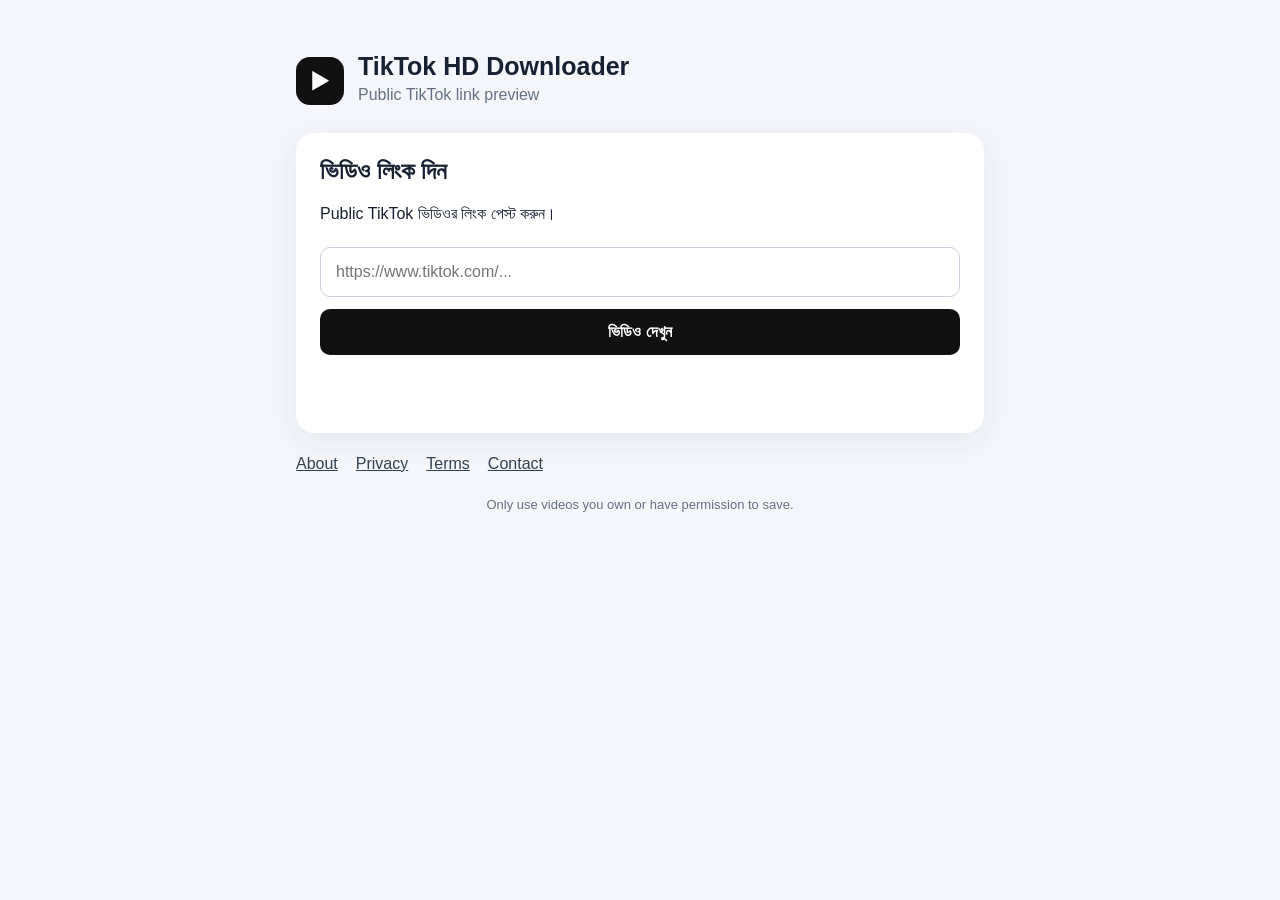
==== index.html @ c4e73c7d "Add files via upload" ====
<!doctype html>
<html lang="bn">
<head>
  <meta charset="utf-8">
  <meta name="viewport" content="width=device-width, initial-scale=1">
  <meta name="description" content="TikTok HD Downloader - preview public TikTok links and open the original post to save when the creator allows it.">
  <title>TikTok HD Downloader</title>
  <link rel="stylesheet" href="style.css">
</head>
<body>
  <main class="wrap">
    <header><div class="logo">▶</div><div><h1>TikTok HD Downloader</h1><p>Public TikTok link preview</p></div></header>
    <section class="panel">
      <h2>ভিডিও লিংক দিন</h2>
      <p>Public TikTok ভিডিওর লিংক পেস্ট করুন।</p>
      <form id="link-form">
        <input id="video-url" type="url" placeholder="https://www.tiktok.com/..." required>
        <button type="submit">ভিডিও দেখুন</button>
      </form>
      <p id="status" role="status"></p>
      <div id="result" hidden>
        <div class="preview" id="preview"></div>
        <a id="open-link" class="button secondary" target="_blank" rel="noopener">TikTok-এ ভিডিও খুলুন</a>
        <p class="note">নির্মাতা Save Video অনুমতি দিলে TikTok-এর Share → Save video ব্যবহার করুন। এই সাইট TikTok-এর সীমাবদ্ধতা এড়িয়ে বা অনুমতি ছাড়া MP4 ডাউনলোড করে না।</p>
      </div>
    </section>
    <nav><a href="about.html">About</a><a href="privacy.html">Privacy</a><a href="terms.html">Terms</a><a href="contact.html">Contact</a></nav>
    <footer>Only use videos you own or have permission to save.</footer>
  </main>
  <script src="app.js"></script>
</body>
</html>
---- style.css ----
*{box-sizing:border-box}body{margin:0;background:#f4f6fb;color:#182033;font-family:Arial,sans-serif}.wrap{max-width:720px;margin:36px auto;padding:16px}header{display:flex;align-items:center;gap:14px;margin-bottom:24px}.logo{width:48px;height:48px;border-radius:14px;background:#111;color:#fff;display:grid;place-items:center;font-size:24px}h1{font-size:25px;margin:0}header p{margin:5px 0;color:#667085}.panel{background:white;border-radius:18px;padding:24px;box-shadow:0 8px 30px #1b2a4412}h2{margin-top:0}input{width:100%;padding:15px;border:1px solid #cbd2df;border-radius:10px;font-size:16px;margin:8px 0 12px}button,.button{display:inline-block;border:0;border-radius:10px;padding:14px 18px;background:#111;color:white;text-decoration:none;font-size:16px;font-weight:700;cursor:pointer}button{width:100%}.secondary{margin-top:12px;background:#e9edf5;color:#182033}#status{color:#b42318;min-height:22px}.preview{margin:16px 0;min-height:80px}.note,footer{font-size:13px;color:#667085;line-height:1.6}nav{display:flex;gap:18px;flex-wrap:wrap;margin:22px 0}a{color:#344054}footer{text-align:center}@media(max-width:520px){.wrap{margin:12px auto}.panel{padding:18px}h1{font-size:21px}}
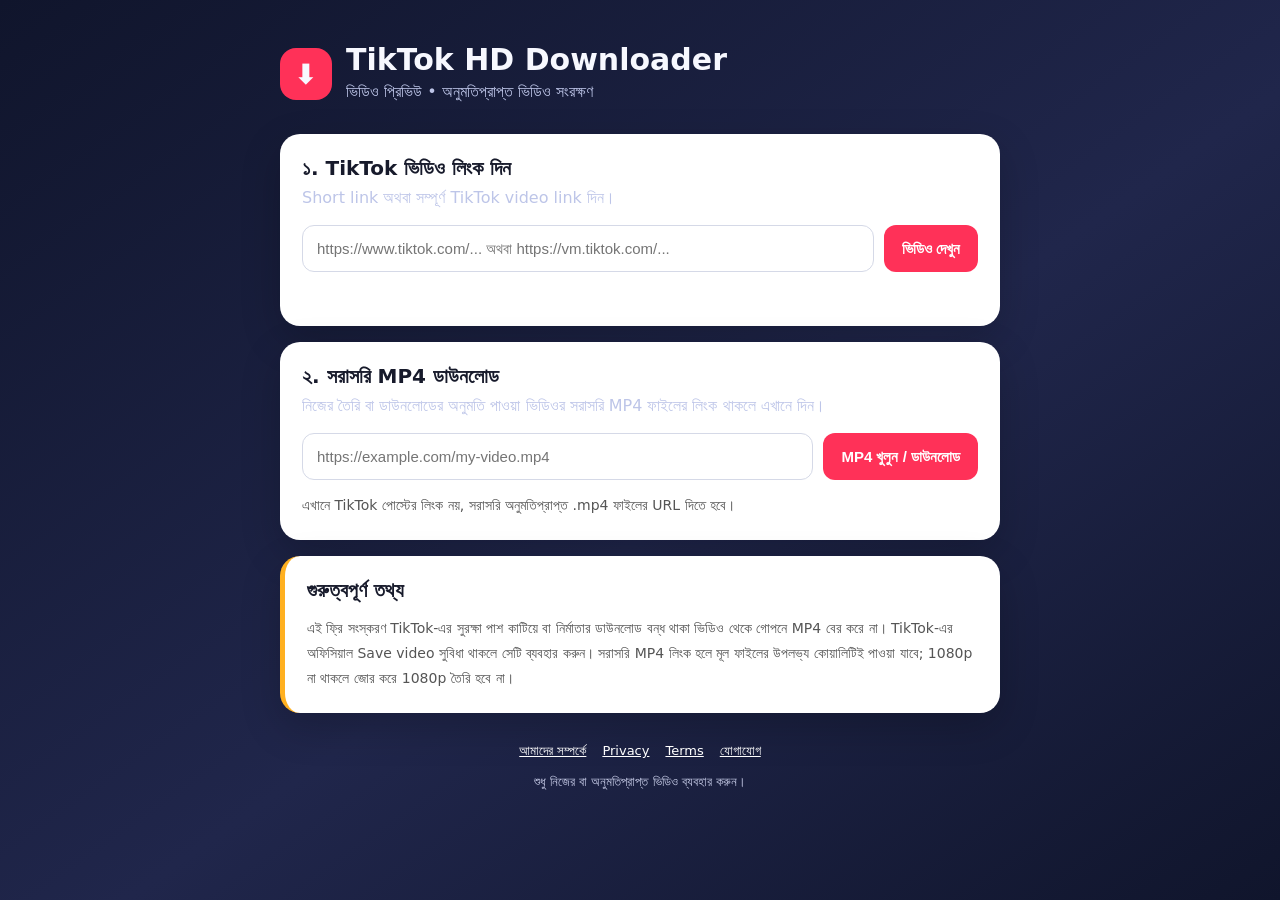
==== commit d1dfc94f: "Add files via upload" ====
--- a/index.html
+++ b/index.html
@@ -1,32 +1,15 @@
 <!doctype html>
-<html lang="bn">
-<head>
-  <meta charset="utf-8">
-  <meta name="viewport" content="width=device-width, initial-scale=1">
-  <meta name="description" content="TikTok HD Downloader - preview public TikTok links and open the original post to save when the creator allows it.">
-  <title>TikTok HD Downloader</title>
-  <link rel="stylesheet" href="style.css">
-</head>
-<body>
-  <main class="wrap">
-    <header><div class="logo">▶</div><div><h1>TikTok HD Downloader</h1><p>Public TikTok link preview</p></div></header>
-    <section class="panel">
-      <h2>ভিডিও লিংক দিন</h2>
-      <p>Public TikTok ভিডিওর লিংক পেস্ট করুন।</p>
-      <form id="link-form">
-        <input id="video-url" type="url" placeholder="https://www.tiktok.com/..." required>
-        <button type="submit">ভিডিও দেখুন</button>
-      </form>
-      <p id="status" role="status"></p>
-      <div id="result" hidden>
-        <div class="preview" id="preview"></div>
-        <a id="open-link" class="button secondary" target="_blank" rel="noopener">TikTok-এ ভিডিও খুলুন</a>
-        <p class="note">নির্মাতা Save Video অনুমতি দিলে TikTok-এর Share → Save video ব্যবহার করুন। এই সাইট TikTok-এর সীমাবদ্ধতা এড়িয়ে বা অনুমতি ছাড়া MP4 ডাউনলোড করে না।</p>
-      </div>
-    </section>
-    <nav><a href="about.html">About</a><a href="privacy.html">Privacy</a><a href="terms.html">Terms</a><a href="contact.html">Contact</a></nav>
-    <footer>Only use videos you own or have permission to save.</footer>
-  </main>
-  <script src="app.js"></script>
-</body>
-</html>
+<html lang="bn"><head><meta charset="utf-8"><meta name="viewport" content="width=device-width,initial-scale=1">
+<meta name="description" content="TikTok ভিডিও প্রিভিউ এবং অনুমতিপ্রাপ্ত ভিডিও সংরক্ষণের সহায়তা।"><title>TikTok HD Downloader</title><link rel="stylesheet" href="style.css"></head>
+<body><main class="wrap">
+<header><div class="logo">⬇</div><div><h1>TikTok HD Downloader</h1><p>ভিডিও প্রিভিউ • অনুমতিপ্রাপ্ত ভিডিও সংরক্ষণ</p></div></header>
+<section class="panel"><h2>১. TikTok ভিডিও লিংক দিন</h2><p class="hint">Short link অথবা সম্পূর্ণ TikTok video link দিন।</p>
+<form id="form"><input id="url" type="url" placeholder="https://www.tiktok.com/... অথবা https://vm.tiktok.com/..." required><button type="submit">ভিডিও দেখুন</button></form><p id="status" role="status" aria-live="polite"></p></section>
+<section id="result" class="panel result" hidden><h2>ভিডিও প্রিভিউ</h2><div id="preview"></div><button id="download" class="download" type="button">TikTok-এ ভিডিও সংরক্ষণ করুন</button>
+<p class="notice">বাটনে চাপলে TikTok-এর মূল ভিডিও খুলবে। নির্মাতা ডাউনলোড চালু রাখলে Share → Save video ব্যবহার করুন। নির্মাতা ডাউনলোড বন্ধ রাখলে এই অপশন পাওয়া যাবে না।</p></section>
+<section class="panel"><h2>২. সরাসরি MP4 ডাউনলোড</h2><p class="hint">নিজের তৈরি বা ডাউনলোডের অনুমতি পাওয়া ভিডিওর সরাসরি MP4 ফাইলের লিংক থাকলে এখানে দিন।</p>
+<form id="mp4-form"><input id="mp4-url" type="url" placeholder="https://example.com/my-video.mp4" required><button type="submit">MP4 খুলুন / ডাউনলোড</button></form>
+<p id="mp4-status" class="small" role="status" aria-live="polite">এখানে TikTok পোস্টের লিংক নয়, সরাসরি অনুমতিপ্রাপ্ত .mp4 ফাইলের URL দিতে হবে।</p></section>
+<section class="panel note-panel"><h2>গুরুত্বপূর্ণ তথ্য</h2><p>এই ফ্রি সংস্করণ TikTok-এর সুরক্ষা পাশ কাটিয়ে বা নির্মাতার ডাউনলোড বন্ধ থাকা ভিডিও থেকে গোপনে MP4 বের করে না। TikTok-এর অফিসিয়াল Save video সুবিধা থাকলে সেটি ব্যবহার করুন। সরাসরি MP4 লিংক হলে মূল ফাইলের উপলভ্য কোয়ালিটিই পাওয়া যাবে; 1080p না থাকলে জোর করে 1080p তৈরি হবে না।</p></section>
+<footer><a href="about.html">আমাদের সম্পর্কে</a><a href="privacy.html">Privacy</a><a href="terms.html">Terms</a><a href="contact.html">যোগাযোগ</a><p>শুধু নিজের বা অনুমতিপ্রাপ্ত ভিডিও ব্যবহার করুন।</p></footer>
+</main><script src="app.js"></script></body></html>
--- a/style.css
+++ b/style.css
@@ -1 +1 @@
-*{box-sizing:border-box}body{margin:0;background:#f4f6fb;color:#182033;font-family:Arial,sans-serif}.wrap{max-width:720px;margin:36px auto;padding:16px}header{display:flex;align-items:center;gap:14px;margin-bottom:24px}.logo{width:48px;height:48px;border-radius:14px;background:#111;color:#fff;display:grid;place-items:center;font-size:24px}h1{font-size:25px;margin:0}header p{margin:5px 0;color:#667085}.panel{background:white;border-radius:18px;padding:24px;box-shadow:0 8px 30px #1b2a4412}h2{margin-top:0}input{width:100%;padding:15px;border:1px solid #cbd2df;border-radius:10px;font-size:16px;margin:8px 0 12px}button,.button{display:inline-block;border:0;border-radius:10px;padding:14px 18px;background:#111;color:white;text-decoration:none;font-size:16px;font-weight:700;cursor:pointer}button{width:100%}.secondary{margin-top:12px;background:#e9edf5;color:#182033}#status{color:#b42318;min-height:22px}.preview{margin:16px 0;min-height:80px}.note,footer{font-size:13px;color:#667085;line-height:1.6}nav{display:flex;gap:18px;flex-wrap:wrap;margin:22px 0}a{color:#344054}footer{text-align:center}@media(max-width:520px){.wrap{margin:12px auto}.panel{padding:18px}h1{font-size:21px}}+*{box-sizing:border-box}body{margin:0;background:linear-gradient(145deg,#10152c,#20264b 55%,#10152c);color:#f7f8ff;font-family:system-ui,-apple-system,"Noto Sans Bengali",sans-serif;min-height:100vh}.wrap{width:min(720px,92%);margin:auto;padding:28px 0 22px}header{display:flex;align-items:center;gap:14px;margin:14px 0 28px}.logo{width:52px;height:52px;border-radius:16px;background:#ff3158;display:grid;place-items:center;font-size:28px;font-weight:800}h1{font-size:clamp(21px,5vw,30px);margin:0}header p,.hint{color:#bdc5e8;margin:5px 0}.panel{background:#fff;color:#171a2b;border-radius:20px;padding:22px;margin:16px 0;box-shadow:0 14px 40px #0003}.panel h2{margin:0 0 8px;font-size:20px}form{display:flex;gap:10px;margin-top:18px}input{min-width:0;flex:1;border:1px solid #d5d9e7;border-radius:12px;padding:14px;font-size:15px}button{border:0;border-radius:12px;padding:13px 18px;background:#ff3158;color:white;font-weight:700;font-size:15px;cursor:pointer}#status{font-size:14px;color:#a21d3a;min-height:18px;margin-bottom:0}.result{text-align:center}#preview{margin:18px auto;max-width:340px;min-height:160px}#preview iframe{width:100%;height:570px;border:0;border-radius:14px}.download{width:100%;background:#087f5b}.notice,.small{font-size:14px;line-height:1.7;color:#555;margin-bottom:0}.note-panel{border-left:5px solid #ffb020}.note-panel p{font-size:14px;line-height:1.8;color:#555;margin-bottom:0}footer{text-align:center;color:#c4c9e5;font-size:13px;padding:14px}footer a{color:#fff;margin:0 8px}footer p{margin-top:15px}@media(max-width:520px){form{flex-direction:column}form button{width:100%}#preview iframe{height:500px}.panel{padding:18px}}
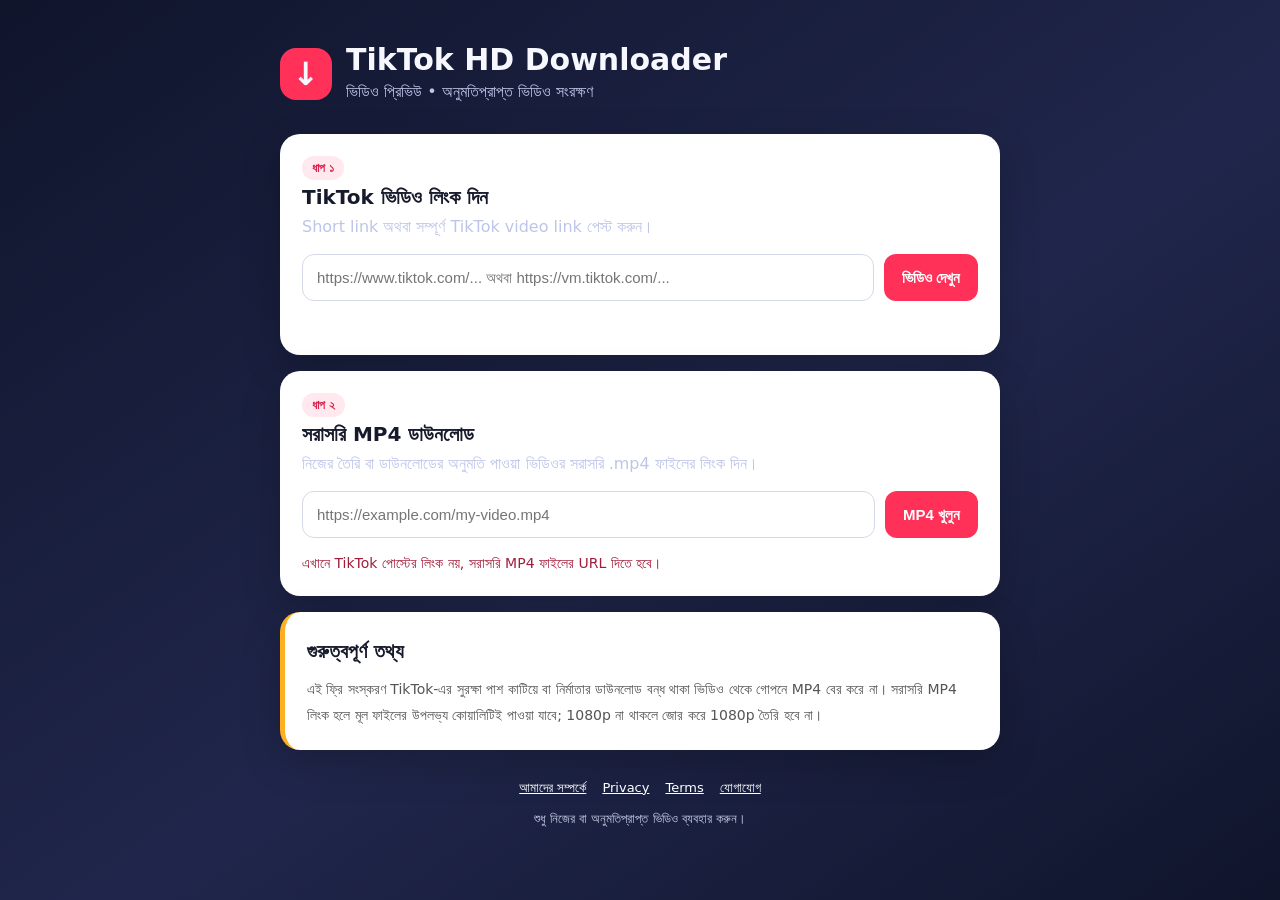
==== commit d8b9aada: "Add files via upload" ====
--- a/index.html
+++ b/index.html
@@ -1,15 +1,59 @@
 <!doctype html>
-<html lang="bn"><head><meta charset="utf-8"><meta name="viewport" content="width=device-width,initial-scale=1">
-<meta name="description" content="TikTok ভিডিও প্রিভিউ এবং অনুমতিপ্রাপ্ত ভিডিও সংরক্ষণের সহায়তা।"><title>TikTok HD Downloader</title><link rel="stylesheet" href="style.css"></head>
-<body><main class="wrap">
-<header><div class="logo">⬇</div><div><h1>TikTok HD Downloader</h1><p>ভিডিও প্রিভিউ • অনুমতিপ্রাপ্ত ভিডিও সংরক্ষণ</p></div></header>
-<section class="panel"><h2>১. TikTok ভিডিও লিংক দিন</h2><p class="hint">Short link অথবা সম্পূর্ণ TikTok video link দিন।</p>
-<form id="form"><input id="url" type="url" placeholder="https://www.tiktok.com/... অথবা https://vm.tiktok.com/..." required><button type="submit">ভিডিও দেখুন</button></form><p id="status" role="status" aria-live="polite"></p></section>
-<section id="result" class="panel result" hidden><h2>ভিডিও প্রিভিউ</h2><div id="preview"></div><button id="download" class="download" type="button">TikTok-এ ভিডিও সংরক্ষণ করুন</button>
-<p class="notice">বাটনে চাপলে TikTok-এর মূল ভিডিও খুলবে। নির্মাতা ডাউনলোড চালু রাখলে Share → Save video ব্যবহার করুন। নির্মাতা ডাউনলোড বন্ধ রাখলে এই অপশন পাওয়া যাবে না।</p></section>
-<section class="panel"><h2>২. সরাসরি MP4 ডাউনলোড</h2><p class="hint">নিজের তৈরি বা ডাউনলোডের অনুমতি পাওয়া ভিডিওর সরাসরি MP4 ফাইলের লিংক থাকলে এখানে দিন।</p>
-<form id="mp4-form"><input id="mp4-url" type="url" placeholder="https://example.com/my-video.mp4" required><button type="submit">MP4 খুলুন / ডাউনলোড</button></form>
-<p id="mp4-status" class="small" role="status" aria-live="polite">এখানে TikTok পোস্টের লিংক নয়, সরাসরি অনুমতিপ্রাপ্ত .mp4 ফাইলের URL দিতে হবে।</p></section>
-<section class="panel note-panel"><h2>গুরুত্বপূর্ণ তথ্য</h2><p>এই ফ্রি সংস্করণ TikTok-এর সুরক্ষা পাশ কাটিয়ে বা নির্মাতার ডাউনলোড বন্ধ থাকা ভিডিও থেকে গোপনে MP4 বের করে না। TikTok-এর অফিসিয়াল Save video সুবিধা থাকলে সেটি ব্যবহার করুন। সরাসরি MP4 লিংক হলে মূল ফাইলের উপলভ্য কোয়ালিটিই পাওয়া যাবে; 1080p না থাকলে জোর করে 1080p তৈরি হবে না।</p></section>
-<footer><a href="about.html">আমাদের সম্পর্কে</a><a href="privacy.html">Privacy</a><a href="terms.html">Terms</a><a href="contact.html">যোগাযোগ</a><p>শুধু নিজের বা অনুমতিপ্রাপ্ত ভিডিও ব্যবহার করুন।</p></footer>
-</main><script src="app.js"></script></body></html>+<html lang="bn">
+<head>
+  <meta charset="utf-8">
+  <meta name="viewport" content="width=device-width,initial-scale=1">
+  <meta name="description" content="TikTok ভিডিও প্রিভিউ এবং অনুমতিপ্রাপ্ত ভিডিও সংরক্ষণের সহায়তা।">
+  <meta name="theme-color" content="#11162d">
+  <title>TikTok HD Downloader</title>
+  <link rel="stylesheet" href="style.css">
+</head>
+<body>
+<main class="wrap">
+  <header>
+    <div class="logo">↓</div>
+    <div><h1>TikTok HD Downloader</h1><p>ভিডিও প্রিভিউ • অনুমতিপ্রাপ্ত ভিডিও সংরক্ষণ</p></div>
+  </header>
+
+  <section class="panel">
+    <span class="step">ধাপ ১</span>
+    <h2>TikTok ভিডিও লিংক দিন</h2>
+    <p class="hint">Short link অথবা সম্পূর্ণ TikTok video link পেস্ট করুন।</p>
+    <form id="form">
+      <input id="url" type="url" placeholder="https://www.tiktok.com/... অথবা https://vm.tiktok.com/..." required>
+      <button type="submit">ভিডিও দেখুন</button>
+    </form>
+    <p id="status" class="status" role="status" aria-live="polite"></p>
+  </section>
+
+  <section id="result" class="panel result" hidden>
+    <h2>ভিডিও প্রিভিউ</h2>
+    <div id="preview"></div>
+    <button id="open-tiktok" class="download" type="button">TikTok-এ খুলুন ও Save Video ব্যবহার করুন</button>
+    <p class="notice">TikTok-এ ভিডিও খুলে Share → Save video চাপুন। নির্মাতা ডাউনলোড বন্ধ রাখলে Save video অপশন নাও থাকতে পারে।</p>
+  </section>
+
+  <section class="panel">
+    <span class="step">ধাপ ২</span>
+    <h2>সরাসরি MP4 ডাউনলোড</h2>
+    <p class="hint">নিজের তৈরি বা ডাউনলোডের অনুমতি পাওয়া ভিডিওর সরাসরি .mp4 ফাইলের লিংক দিন।</p>
+    <form id="mp4-form">
+      <input id="mp4-url" type="url" placeholder="https://example.com/my-video.mp4" required>
+      <button type="submit">MP4 খুলুন</button>
+    </form>
+    <p id="mp4-status" class="status" role="status" aria-live="polite">এখানে TikTok পোস্টের লিংক নয়, সরাসরি MP4 ফাইলের URL দিতে হবে।</p>
+  </section>
+
+  <section class="panel note-panel">
+    <h2>গুরুত্বপূর্ণ তথ্য</h2>
+    <p>এই ফ্রি সংস্করণ TikTok-এর সুরক্ষা পাশ কাটিয়ে বা নির্মাতার ডাউনলোড বন্ধ থাকা ভিডিও থেকে গোপনে MP4 বের করে না। সরাসরি MP4 লিংক হলে মূল ফাইলের উপলভ্য কোয়ালিটিই পাওয়া যাবে; 1080p না থাকলে জোর করে 1080p তৈরি হবে না।</p>
+  </section>
+
+  <footer>
+    <nav><a href="about.html">আমাদের সম্পর্কে</a><a href="privacy.html">Privacy</a><a href="terms.html">Terms</a><a href="contact.html">যোগাযোগ</a></nav>
+    <p>শুধু নিজের বা অনুমতিপ্রাপ্ত ভিডিও ব্যবহার করুন।</p>
+  </footer>
+</main>
+<script src="app.js"></script>
+</body>
+</html>
--- a/style.css
+++ b/style.css
@@ -1 +1,25 @@
-*{box-sizing:border-box}body{margin:0;background:linear-gradient(145deg,#10152c,#20264b 55%,#10152c);color:#f7f8ff;font-family:system-ui,-apple-system,"Noto Sans Bengali",sans-serif;min-height:100vh}.wrap{width:min(720px,92%);margin:auto;padding:28px 0 22px}header{display:flex;align-items:center;gap:14px;margin:14px 0 28px}.logo{width:52px;height:52px;border-radius:16px;background:#ff3158;display:grid;place-items:center;font-size:28px;font-weight:800}h1{font-size:clamp(21px,5vw,30px);margin:0}header p,.hint{color:#bdc5e8;margin:5px 0}.panel{background:#fff;color:#171a2b;border-radius:20px;padding:22px;margin:16px 0;box-shadow:0 14px 40px #0003}.panel h2{margin:0 0 8px;font-size:20px}form{display:flex;gap:10px;margin-top:18px}input{min-width:0;flex:1;border:1px solid #d5d9e7;border-radius:12px;padding:14px;font-size:15px}button{border:0;border-radius:12px;padding:13px 18px;background:#ff3158;color:white;font-weight:700;font-size:15px;cursor:pointer}#status{font-size:14px;color:#a21d3a;min-height:18px;margin-bottom:0}.result{text-align:center}#preview{margin:18px auto;max-width:340px;min-height:160px}#preview iframe{width:100%;height:570px;border:0;border-radius:14px}.download{width:100%;background:#087f5b}.notice,.small{font-size:14px;line-height:1.7;color:#555;margin-bottom:0}.note-panel{border-left:5px solid #ffb020}.note-panel p{font-size:14px;line-height:1.8;color:#555;margin-bottom:0}footer{text-align:center;color:#c4c9e5;font-size:13px;padding:14px}footer a{color:#fff;margin:0 8px}footer p{margin-top:15px}@media(max-width:520px){form{flex-direction:column}form button{width:100%}#preview iframe{height:500px}.panel{padding:18px}}+*{box-sizing:border-box}
+body{margin:0;background:linear-gradient(145deg,#10152c,#20264b 55%,#10152c);color:#f7f8ff;font-family:system-ui,-apple-system,"Noto Sans Bengali",sans-serif;min-height:100vh}
+.wrap{width:min(720px,92%);margin:auto;padding:28px 0 22px}
+header{display:flex;align-items:center;gap:14px;margin:14px 0 28px}
+.logo{width:52px;height:52px;border-radius:16px;background:#ff3158;display:grid;place-items:center;font-size:32px;font-weight:800}
+h1{font-size:clamp(21px,5vw,30px);margin:0}
+header p,.hint{color:#bdc5e8;margin:5px 0}
+.panel{background:#fff;color:#171a2b;border-radius:20px;padding:22px;margin:16px 0;box-shadow:0 14px 40px #0003}
+.panel h2{margin:5px 0 8px;font-size:20px}
+.step{display:inline-block;color:#d9254d;background:#ffe8ee;padding:5px 10px;border-radius:20px;font-size:12px;font-weight:800}
+form{display:flex;gap:10px;margin-top:18px}
+input{min-width:0;flex:1;border:1px solid #d5d9e7;border-radius:12px;padding:14px;font-size:15px}
+button{border:0;border-radius:12px;padding:13px 18px;background:#ff3158;color:white;font-weight:700;font-size:15px;cursor:pointer}
+button:active{transform:scale(.99)}
+.status{font-size:14px;color:#a21d3a;min-height:18px;margin-bottom:0;line-height:1.6}
+.result{text-align:center}
+#preview{margin:18px auto;max-width:340px;min-height:160px}
+#preview iframe{width:100%;height:570px;border:0;border-radius:14px}
+.download{width:100%;background:#087f5b}
+.notice,.note-panel p{font-size:14px;line-height:1.8;color:#555;margin-bottom:0}
+.note-panel{border-left:5px solid #ffb020}
+footer{text-align:center;color:#c4c9e5;font-size:13px;padding:14px}
+footer a{color:#fff;margin:0 8px}
+footer p{margin-top:15px}
+@media(max-width:520px){form{flex-direction:column}form button{width:100%}#preview iframe{height:500px}.panel{padding:18px}}
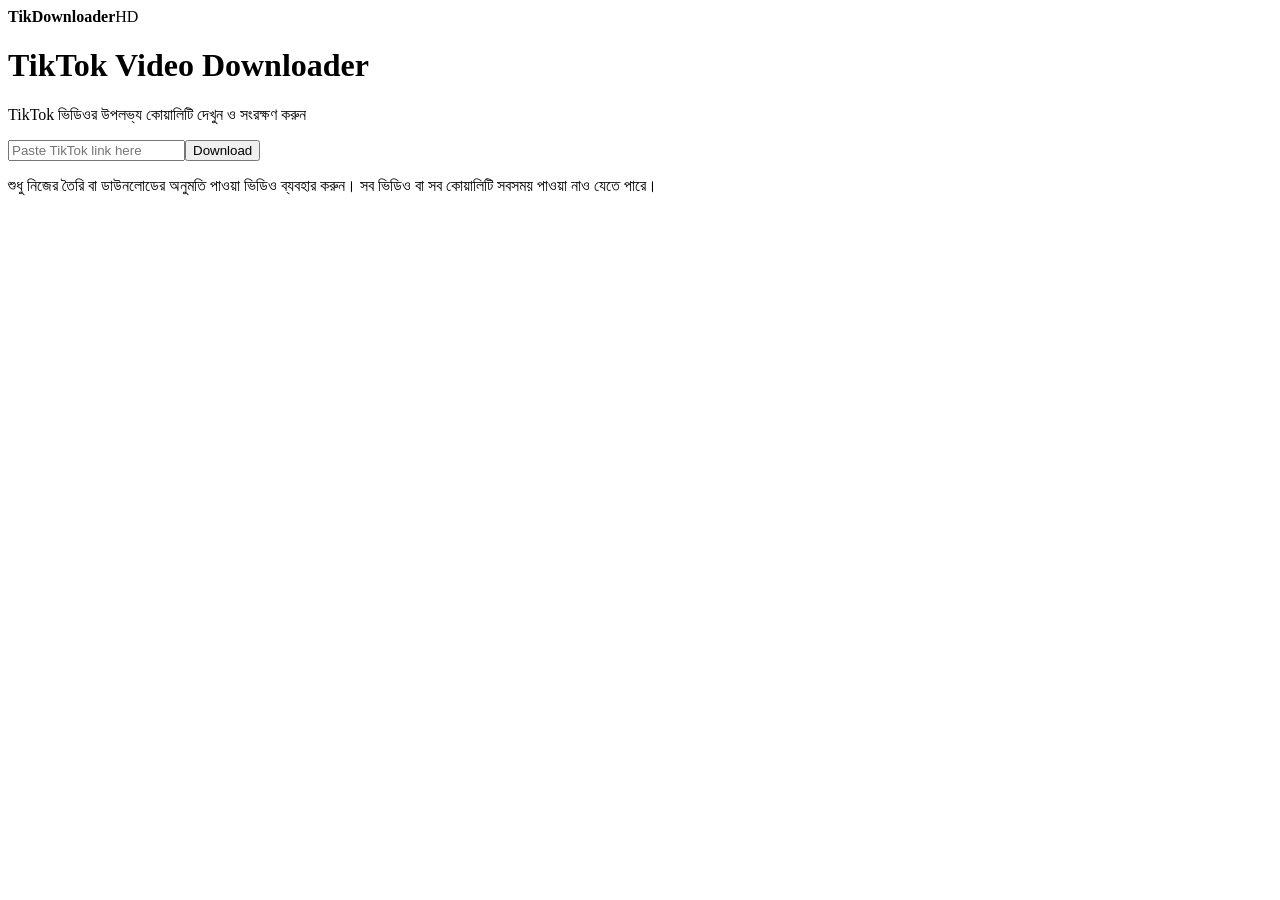
==== commit 79073fc5: "Add files via upload" ====
--- a/index.html
+++ b/index.html
@@ -1,59 +1,11 @@
 <!doctype html>
-<html lang="bn">
-<head>
-  <meta charset="utf-8">
-  <meta name="viewport" content="width=device-width,initial-scale=1">
-  <meta name="description" content="TikTok ভিডিও প্রিভিউ এবং অনুমতিপ্রাপ্ত ভিডিও সংরক্ষণের সহায়তা।">
-  <meta name="theme-color" content="#11162d">
-  <title>TikTok HD Downloader</title>
-  <link rel="stylesheet" href="style.css">
-</head>
-<body>
-<main class="wrap">
-  <header>
-    <div class="logo">↓</div>
-    <div><h1>TikTok HD Downloader</h1><p>ভিডিও প্রিভিউ • অনুমতিপ্রাপ্ত ভিডিও সংরক্ষণ</p></div>
-  </header>
-
-  <section class="panel">
-    <span class="step">ধাপ ১</span>
-    <h2>TikTok ভিডিও লিংক দিন</h2>
-    <p class="hint">Short link অথবা সম্পূর্ণ TikTok video link পেস্ট করুন।</p>
-    <form id="form">
-      <input id="url" type="url" placeholder="https://www.tiktok.com/... অথবা https://vm.tiktok.com/..." required>
-      <button type="submit">ভিডিও দেখুন</button>
-    </form>
-    <p id="status" class="status" role="status" aria-live="polite"></p>
-  </section>
-
-  <section id="result" class="panel result" hidden>
-    <h2>ভিডিও প্রিভিউ</h2>
-    <div id="preview"></div>
-    <button id="open-tiktok" class="download" type="button">TikTok-এ খুলুন ও Save Video ব্যবহার করুন</button>
-    <p class="notice">TikTok-এ ভিডিও খুলে Share → Save video চাপুন। নির্মাতা ডাউনলোড বন্ধ রাখলে Save video অপশন নাও থাকতে পারে।</p>
-  </section>
-
-  <section class="panel">
-    <span class="step">ধাপ ২</span>
-    <h2>সরাসরি MP4 ডাউনলোড</h2>
-    <p class="hint">নিজের তৈরি বা ডাউনলোডের অনুমতি পাওয়া ভিডিওর সরাসরি .mp4 ফাইলের লিংক দিন।</p>
-    <form id="mp4-form">
-      <input id="mp4-url" type="url" placeholder="https://example.com/my-video.mp4" required>
-      <button type="submit">MP4 খুলুন</button>
-    </form>
-    <p id="mp4-status" class="status" role="status" aria-live="polite">এখানে TikTok পোস্টের লিংক নয়, সরাসরি MP4 ফাইলের URL দিতে হবে।</p>
-  </section>
-
-  <section class="panel note-panel">
-    <h2>গুরুত্বপূর্ণ তথ্য</h2>
-    <p>এই ফ্রি সংস্করণ TikTok-এর সুরক্ষা পাশ কাটিয়ে বা নির্মাতার ডাউনলোড বন্ধ থাকা ভিডিও থেকে গোপনে MP4 বের করে না। সরাসরি MP4 লিংক হলে মূল ফাইলের উপলভ্য কোয়ালিটিই পাওয়া যাবে; 1080p না থাকলে জোর করে 1080p তৈরি হবে না।</p>
-  </section>
-
-  <footer>
-    <nav><a href="about.html">আমাদের সম্পর্কে</a><a href="privacy.html">Privacy</a><a href="terms.html">Terms</a><a href="contact.html">যোগাযোগ</a></nav>
-    <p>শুধু নিজের বা অনুমতিপ্রাপ্ত ভিডিও ব্যবহার করুন।</p>
-  </footer>
-</main>
-<script src="app.js"></script>
-</body>
-</html>
+<html lang="bn"><head><meta charset="utf-8"><meta name="viewport" content="width=device-width,initial-scale=1">
+<meta name="theme-color" content="#ffffff"><title>TikTok Video Downloader</title>
+<link rel="stylesheet" href="/static/style.css"></head>
+<body><main class="wrap">
+<header><strong>TikDownloader</strong><span>HD</span></header>
+<h1>TikTok Video Downloader</h1><p class="sub">TikTok ভিডিওর উপলভ্য কোয়ালিটি দেখুন ও সংরক্ষণ করুন</p>
+<form id="form"><input id="url" type="url" placeholder="Paste TikTok link here" required><button>Download</button></form>
+<p id="status" role="status"></p><section id="result" hidden><img id="thumb" alt=""><h2 id="title"></h2><div id="formats"></div></section>
+<p class="fine">শুধু নিজের তৈরি বা ডাউনলোডের অনুমতি পাওয়া ভিডিও ব্যবহার করুন। সব ভিডিও বা সব কোয়ালিটি সবসময় পাওয়া নাও যেতে পারে।</p>
+</main><script src="/static/app.js"></script></body></html>
